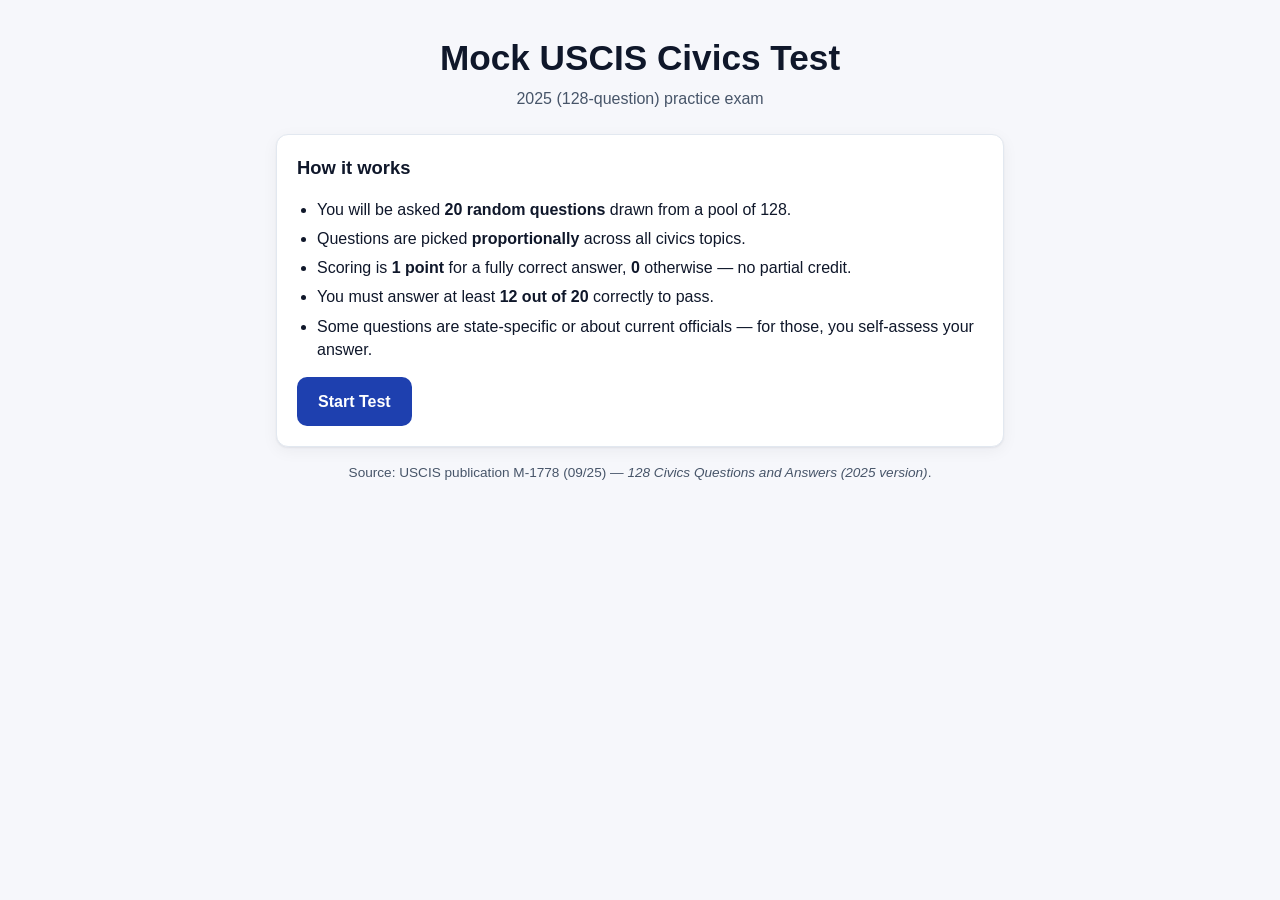
==== index.html @ d247e4ff "v1.0 mvp commit static version of the app done" ====
<!doctype html>
<html lang="en">
<head>
  <meta charset="utf-8" />
  <meta name="viewport" content="width=device-width, initial-scale=1, viewport-fit=cover" />
  <title>Mock USCIS Civics Test 2025</title>
  <link rel="stylesheet" href="styles.css" />
</head>
<body>
  <main id="app" aria-live="polite">

    <!-- Welcome view -->
    <section id="view-welcome" class="view">
      <header class="hero">
        <h1>Mock USCIS Civics Test</h1>
        <p class="subtitle">2025 (128-question) practice exam</p>
      </header>
      <div class="card">
        <h2>How it works</h2>
        <ul class="rules">
          <li>You will be asked <strong>20 random questions</strong> drawn from a pool of 128.</li>
          <li>Questions are picked <strong>proportionally</strong> across all civics topics.</li>
          <li>Scoring is <strong>1 point</strong> for a fully correct answer, <strong>0</strong> otherwise &mdash; no partial credit.</li>
          <li>You must answer at least <strong>12 out of 20</strong> correctly to pass.</li>
          <li>Some questions are state-specific or about current officials &mdash; for those, you self-assess your answer.</li>
        </ul>
        <button id="btn-start" class="primary">Start Test</button>
      </div>
      <p class="footnote">Source: USCIS publication M-1778 (09/25) &mdash; <em>128 Civics Questions and Answers (2025 version)</em>.</p>
    </section>

    <!-- Quiz view -->
    <section id="view-quiz" class="view" hidden>
      <header class="quiz-header">
        <div class="progress">
          <div class="progress-bar"><div class="progress-fill" id="progress-fill"></div></div>
          <span id="progress-label">Question 1 of 20</span>
        </div>
        <div class="topic-chip" id="topic-chip"></div>
      </header>
      <article class="card question-card">
        <div class="meta" id="question-meta"></div>
        <h2 id="question-prompt" class="prompt"></h2>
        <p id="question-hint" class="hint" hidden></p>
        <form id="answer-form" class="answer-form"></form>
        <div id="feedback" class="feedback" hidden></div>
        <div class="actions">
          <button id="btn-submit" class="primary" disabled>Submit answer</button>
          <button id="btn-next" class="primary" hidden>Next question</button>
        </div>
      </article>
    </section>

    <!-- Results view -->
    <section id="view-results" class="view" hidden>
      <header class="hero">
        <div id="result-banner" class="banner"></div>
        <h1 id="result-headline"></h1>
        <p class="subtitle"><span id="result-score"></span> correct out of 20</p>
      </header>
      <div class="card">
        <h2>Breakdown by topic</h2>
        <div id="topic-breakdown" class="topic-breakdown"></div>
      </div>
      <div class="actions">
        <button id="btn-review" class="primary">Review your answers</button>
        <button id="btn-retake" class="secondary">Take another test</button>
      </div>
    </section>

    <!-- Review view -->
    <section id="view-review" class="view" hidden>
      <header class="quiz-header">
        <h1>Answer review</h1>
        <button id="btn-back-results" class="secondary small">Back to results</button>
      </header>
      <div id="review-list" class="review-list"></div>
      <div class="actions">
        <button id="btn-retake-2" class="secondary">Take another test</button>
      </div>
    </section>

  </main>

  <script type="module" src="js/app.js"></script>
</body>
</html>
---- styles.css ----
:root {
  --bg: #f6f7fb;
  --card: #ffffff;
  --text: #0f172a;
  --muted: #475569;
  --border: #e2e8f0;
  --primary: #1e40af;
  --primary-hover: #1d3a93;
  --accent: #b91c1c;
  --correct-bg: #ecfdf5;
  --correct-border: #10b981;
  --correct-text: #065f46;
  --wrong-bg: #fef2f2;
  --wrong-border: #ef4444;
  --wrong-text: #991b1b;
  --neutral-bg: #f1f5f9;
  --shadow: 0 1px 2px rgba(15,23,42,0.06), 0 4px 16px rgba(15,23,42,0.05);
  --radius: 12px;
}

* { box-sizing: border-box; }

html, body {
  margin: 0;
  background: var(--bg);
  color: var(--text);
  font-family: -apple-system, BlinkMacSystemFont, "Segoe UI", Roboto, "Helvetica Neue", Arial, sans-serif;
  line-height: 1.45;
  -webkit-font-smoothing: antialiased;
}

main {
  max-width: 760px;
  margin: 0 auto;
  padding: 24px 16px 64px;
}

.view { display: block; }
.view[hidden] { display: none; }

.hero {
  text-align: center;
  margin-bottom: 24px;
}
.hero h1 {
  font-size: clamp(1.6rem, 1.2rem + 2vw, 2.2rem);
  margin: 8px 0 4px;
}
.hero .subtitle {
  margin: 0;
  color: var(--muted);
  font-size: 1rem;
}

.card {
  background: var(--card);
  border-radius: var(--radius);
  border: 1px solid var(--border);
  box-shadow: var(--shadow);
  padding: 20px;
  margin: 16px 0;
}

.card h2 {
  margin-top: 0;
  font-size: 1.15rem;
}

.rules { padding-left: 20px; }
.rules li { margin: 6px 0; }

.footnote {
  text-align: center;
  color: var(--muted);
  font-size: 0.85rem;
  margin-top: 16px;
}

button {
  font: inherit;
  border-radius: 10px;
  padding: 12px 20px;
  border: 1px solid transparent;
  cursor: pointer;
  font-weight: 600;
  min-height: 44px;
}
button.primary {
  background: var(--primary);
  color: white;
}
button.primary:hover:not(:disabled) { background: var(--primary-hover); }
button.primary:disabled { opacity: 0.5; cursor: not-allowed; }
button.secondary {
  background: var(--card);
  color: var(--primary);
  border-color: var(--primary);
}
button.secondary:hover { background: var(--neutral-bg); }
button.small { padding: 8px 12px; min-height: 36px; }

.actions {
  display: flex;
  gap: 12px;
  flex-wrap: wrap;
  margin-top: 16px;
}

/* Quiz header */
.quiz-header {
  display: flex;
  align-items: center;
  justify-content: space-between;
  gap: 12px;
  margin-bottom: 12px;
  flex-wrap: wrap;
}
.progress { flex: 1 1 220px; min-width: 0; }
.progress-bar {
  background: var(--neutral-bg);
  height: 8px;
  border-radius: 999px;
  overflow: hidden;
  margin-bottom: 6px;
}
.progress-fill {
  background: var(--primary);
  height: 100%;
  width: 0%;
  transition: width 0.3s;
}
#progress-label {
  font-size: 0.85rem;
  color: var(--muted);
}
.topic-chip {
  font-size: 0.75rem;
  text-transform: uppercase;
  letter-spacing: 0.04em;
  background: var(--neutral-bg);
  color: var(--muted);
  padding: 6px 10px;
  border-radius: 999px;
  white-space: nowrap;
}

.question-card .meta {
  font-size: 0.8rem;
  color: var(--muted);
  margin-bottom: 6px;
}
.question-card .prompt {
  font-size: 1.15rem;
  margin: 4px 0 12px;
  line-height: 1.4;
}
.question-card .hint {
  margin: 0 0 12px;
  font-size: 0.9rem;
  color: var(--muted);
  font-style: italic;
}

/* Answer form */
.answer-form { display: flex; flex-direction: column; gap: 10px; margin-bottom: 12px; }
.option {
  display: flex;
  align-items: flex-start;
  gap: 10px;
  padding: 12px 14px;
  border: 1px solid var(--border);
  border-radius: 10px;
  cursor: pointer;
  background: var(--card);
  transition: background 0.15s, border-color 0.15s;
}
.option:hover { background: var(--neutral-bg); }
.option input { margin-top: 3px; }
.option .label { flex: 1; }
.option.locked { cursor: default; }
.option.locked:hover { background: var(--card); }
.option.correct {
  background: var(--correct-bg);
  border-color: var(--correct-border);
  color: var(--correct-text);
}
.option.wrong {
  background: var(--wrong-bg);
  border-color: var(--wrong-border);
  color: var(--wrong-text);
}

.text-input {
  width: 100%;
  padding: 12px 14px;
  font: inherit;
  border: 1px solid var(--border);
  border-radius: 10px;
  background: var(--card);
}
.text-input:focus {
  outline: 2px solid var(--primary);
  outline-offset: -1px;
}

.self-assess {
  margin-top: 12px;
  padding: 10px 12px;
  background: var(--neutral-bg);
  border-radius: 8px;
  display: flex;
  align-items: center;
  gap: 8px;
  font-size: 0.95rem;
}

/* Feedback */
.feedback {
  margin-top: 8px;
  padding: 12px 14px;
  border-radius: 10px;
  border: 1px solid var(--border);
  background: var(--neutral-bg);
}
.feedback.correct {
  background: var(--correct-bg);
  border-color: var(--correct-border);
  color: var(--correct-text);
}
.feedback.wrong {
  background: var(--wrong-bg);
  border-color: var(--wrong-border);
  color: var(--wrong-text);
}
.feedback .verdict { font-weight: 700; margin-bottom: 4px; }
.feedback .correct-answers { font-size: 0.95rem; }
.feedback .correct-answers ul { margin: 4px 0 0 18px; padding: 0; }

/* Results */
.banner {
  display: inline-block;
  padding: 6px 14px;
  border-radius: 999px;
  font-weight: 700;
  font-size: 0.9rem;
  margin-bottom: 8px;
}
.banner.pass { background: var(--correct-bg); color: var(--correct-text); border: 1px solid var(--correct-border); }
.banner.fail { background: var(--wrong-bg); color: var(--wrong-text); border: 1px solid var(--wrong-border); }

.topic-breakdown {
  display: flex;
  flex-direction: column;
  gap: 8px;
}
.topic-row {
  display: flex;
  justify-content: space-between;
  align-items: center;
  padding: 8px 10px;
  background: var(--neutral-bg);
  border-radius: 8px;
  font-size: 0.95rem;
}
.topic-row .score { font-weight: 600; color: var(--muted); }

/* Review */
.review-list {
  display: flex;
  flex-direction: column;
  gap: 14px;
}
.review-item {
  background: var(--card);
  border: 1px solid var(--border);
  border-radius: var(--radius);
  padding: 16px;
  box-shadow: var(--shadow);
}
.review-item.correct { border-left: 4px solid var(--correct-border); }
.review-item.wrong { border-left: 4px solid var(--wrong-border); }
.review-item .meta { font-size: 0.78rem; color: var(--muted); margin-bottom: 6px; }
.review-item .prompt { font-weight: 600; margin: 4px 0 10px; }
.review-item .your-answer, .review-item .correct-answer {
  font-size: 0.93rem;
  margin: 4px 0;
}
.review-item .your-answer strong, .review-item .correct-answer strong { color: var(--text); }

@media (max-width: 480px) {
  main { padding: 16px 12px 48px; }
  .card { padding: 16px; }
  .actions { flex-direction: column; }
  .actions button { width: 100%; }
}
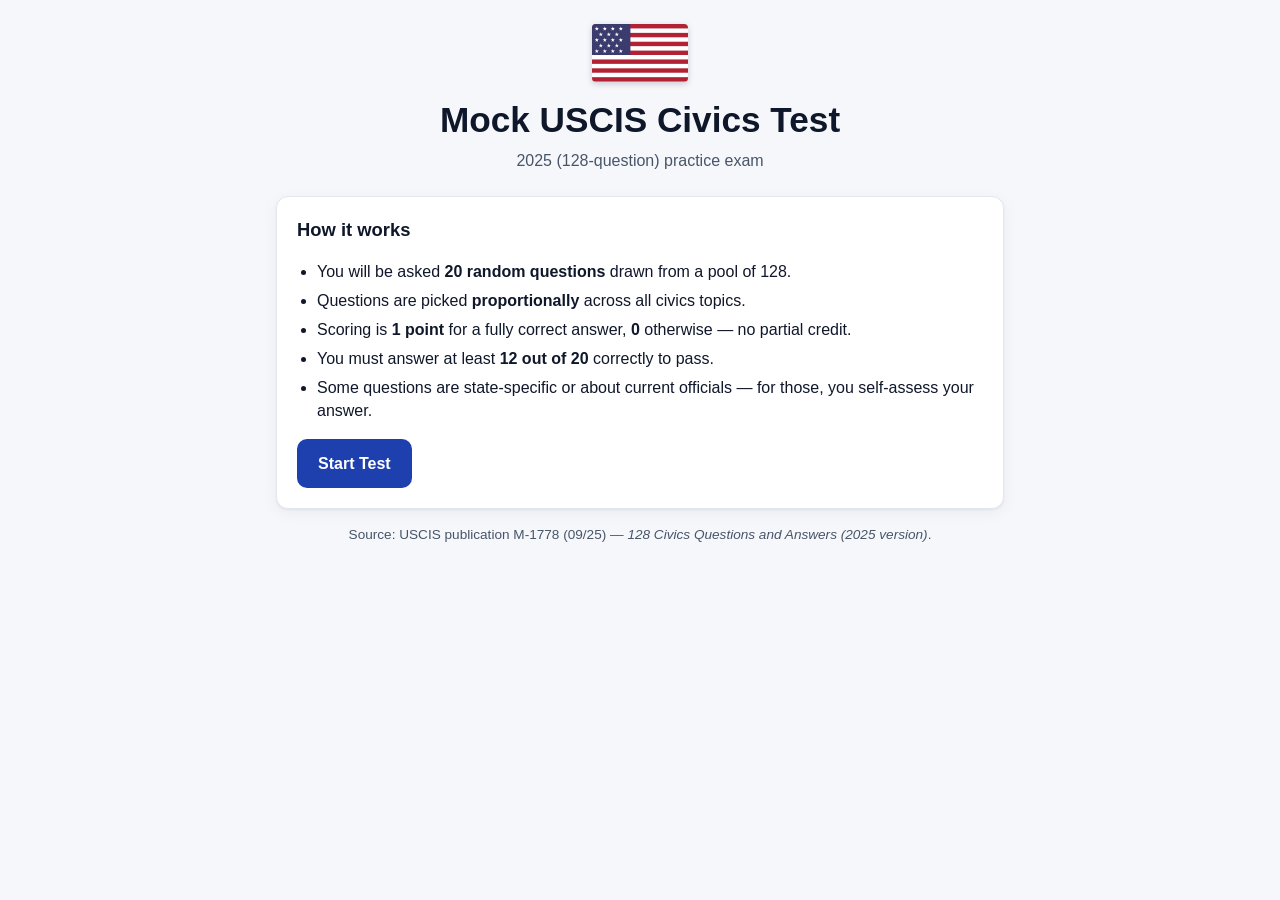
==== commit 9859021c: "us flag added to welcome screen." ====
--- a/index.html
+++ b/index.html
@@ -12,6 +12,28 @@
     <!-- Welcome view -->
     <section id="view-welcome" class="view">
       <header class="hero">
+        <svg class="flag-icon" viewBox="0 0 60 36" xmlns="http://www.w3.org/2000/svg" role="img" aria-label="U.S. flag">
+          <defs>
+            <polygon id="star" points="0,-1.4 0.32,-0.43 1.33,-0.43 0.51,0.16 0.82,1.13 0,0.55 -0.82,1.13 -0.51,0.16 -1.33,-0.43 -0.32,-0.43"/>
+          </defs>
+          <rect width="60" height="36" fill="#B22234"/>
+          <g fill="white">
+            <rect y="2.77" width="60" height="2.77"/>
+            <rect y="8.31" width="60" height="2.77"/>
+            <rect y="13.85" width="60" height="2.77"/>
+            <rect y="19.38" width="60" height="2.77"/>
+            <rect y="24.92" width="60" height="2.77"/>
+            <rect y="30.46" width="60" height="2.77"/>
+          </g>
+          <rect width="24" height="19.38" fill="#3C3B6E"/>
+          <g fill="white">
+            <use href="#star" x="3" y="3"/><use href="#star" x="8" y="3"/><use href="#star" x="13" y="3"/><use href="#star" x="18" y="3"/>
+            <use href="#star" x="5.5" y="6.5"/><use href="#star" x="10.5" y="6.5"/><use href="#star" x="15.5" y="6.5"/>
+            <use href="#star" x="3" y="10"/><use href="#star" x="8" y="10"/><use href="#star" x="13" y="10"/><use href="#star" x="18" y="10"/>
+            <use href="#star" x="5.5" y="13.5"/><use href="#star" x="10.5" y="13.5"/><use href="#star" x="15.5" y="13.5"/>
+            <use href="#star" x="3" y="17"/><use href="#star" x="8" y="17"/><use href="#star" x="13" y="17"/><use href="#star" x="18" y="17"/>
+          </g>
+        </svg>
         <h1>Mock USCIS Civics Test</h1>
         <p class="subtitle">2025 (128-question) practice exam</p>
       </header>
--- a/styles.css
+++ b/styles.css
@@ -42,6 +42,14 @@
   text-align: center;
   margin-bottom: 24px;
 }
+.flag-icon {
+  width: 96px;
+  height: auto;
+  display: block;
+  margin: 0 auto 12px;
+  border-radius: 4px;
+  box-shadow: 0 2px 6px rgba(15, 23, 42, 0.18);
+}
 .hero h1 {
   font-size: clamp(1.6rem, 1.2rem + 2vw, 2.2rem);
   margin: 8px 0 4px;
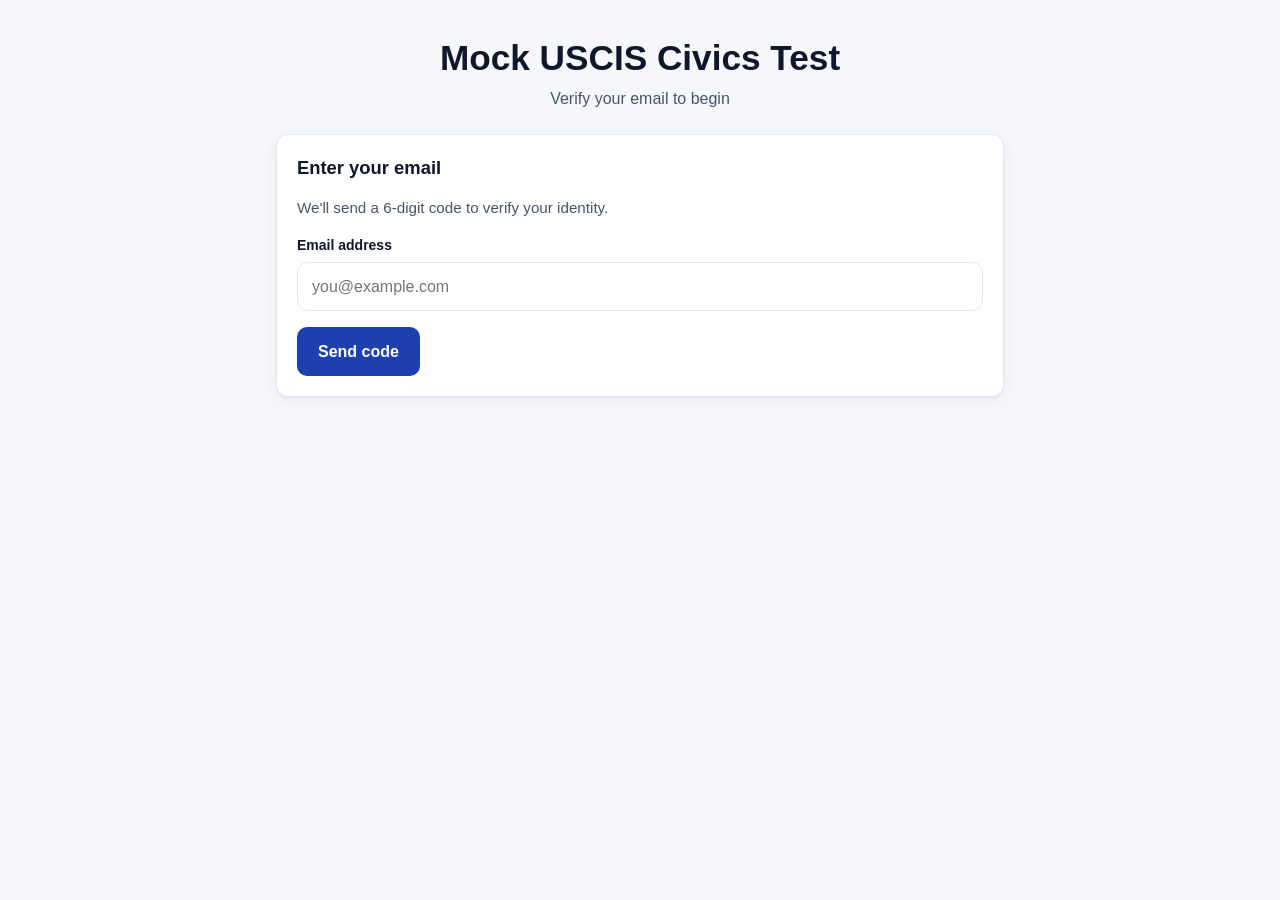
==== commit da862f00: "deploy: b1114e175c520cc556786eb5828f86e650199e29" ====
--- a/index.html
+++ b/index.html
@@ -8,6 +8,47 @@
 </head>
 <body>
   <main id="app" aria-live="polite">
+
+    <!-- Auth: email entry -->
+    <section id="view-auth-email" class="view" hidden>
+      <header class="hero">
+        <h1>Mock USCIS Civics Test</h1>
+        <p class="subtitle">Verify your email to begin</p>
+      </header>
+      <div class="card">
+        <h2>Enter your email</h2>
+        <p class="auth-hint">We'll send a 6-digit code to verify your identity.</p>
+        <div class="auth-field">
+          <label for="auth-email-input">Email address</label>
+          <input type="email" id="auth-email-input" class="text-input" placeholder="you@example.com" autocomplete="email" />
+        </div>
+        <p id="auth-email-error" class="auth-error" hidden></p>
+        <div class="actions">
+          <button id="btn-send-code" class="primary">Send code</button>
+        </div>
+      </div>
+    </section>
+
+    <!-- Auth: code entry -->
+    <section id="view-auth-code" class="view" hidden>
+      <header class="hero">
+        <h1>Mock USCIS Civics Test</h1>
+        <p class="subtitle">Check your inbox</p>
+      </header>
+      <div class="card">
+        <h2>Enter verification code</h2>
+        <p class="auth-hint">We sent a 6-digit code to <strong id="auth-code-email-display"></strong>.</p>
+        <div class="auth-field">
+          <label for="auth-code-input">Verification code</label>
+          <input type="text" id="auth-code-input" class="text-input" placeholder="123456" maxlength="6" inputmode="numeric" autocomplete="one-time-code" />
+        </div>
+        <p id="auth-code-message" class="auth-error" hidden></p>
+        <div class="actions">
+          <button id="btn-verify-code" class="primary">Verify</button>
+        </div>
+        <p class="auth-resend">Didn't get it? <button id="btn-resend-code" class="link-btn">Resend code</button></p>
+      </div>
+    </section>
 
     <!-- Welcome view -->
     <section id="view-welcome" class="view">
--- a/styles.css
+++ b/styles.css
@@ -295,6 +295,49 @@
 }
 .review-item .your-answer strong, .review-item .correct-answer strong { color: var(--text); }
 
+/* Auth views */
+.auth-hint {
+  color: var(--muted);
+  font-size: 0.95rem;
+  margin: 0 0 16px;
+}
+.auth-field {
+  display: flex;
+  flex-direction: column;
+  gap: 6px;
+  margin-bottom: 12px;
+}
+.auth-field label {
+  font-size: 0.875rem;
+  font-weight: 600;
+}
+.auth-error {
+  font-size: 0.875rem;
+  color: var(--accent);
+  margin: 0 0 8px;
+}
+.auth-error.success {
+  color: var(--correct-text);
+}
+.auth-resend {
+  margin-top: 16px;
+  font-size: 0.875rem;
+  color: var(--muted);
+  text-align: center;
+}
+.link-btn {
+  background: none;
+  border: none;
+  padding: 0;
+  min-height: auto;
+  border-radius: 0;
+  color: var(--primary);
+  font-weight: 600;
+  font-size: inherit;
+  cursor: pointer;
+  text-decoration: underline;
+}
+
 @media (max-width: 480px) {
   main { padding: 16px 12px 48px; }
   .card { padding: 16px; }
